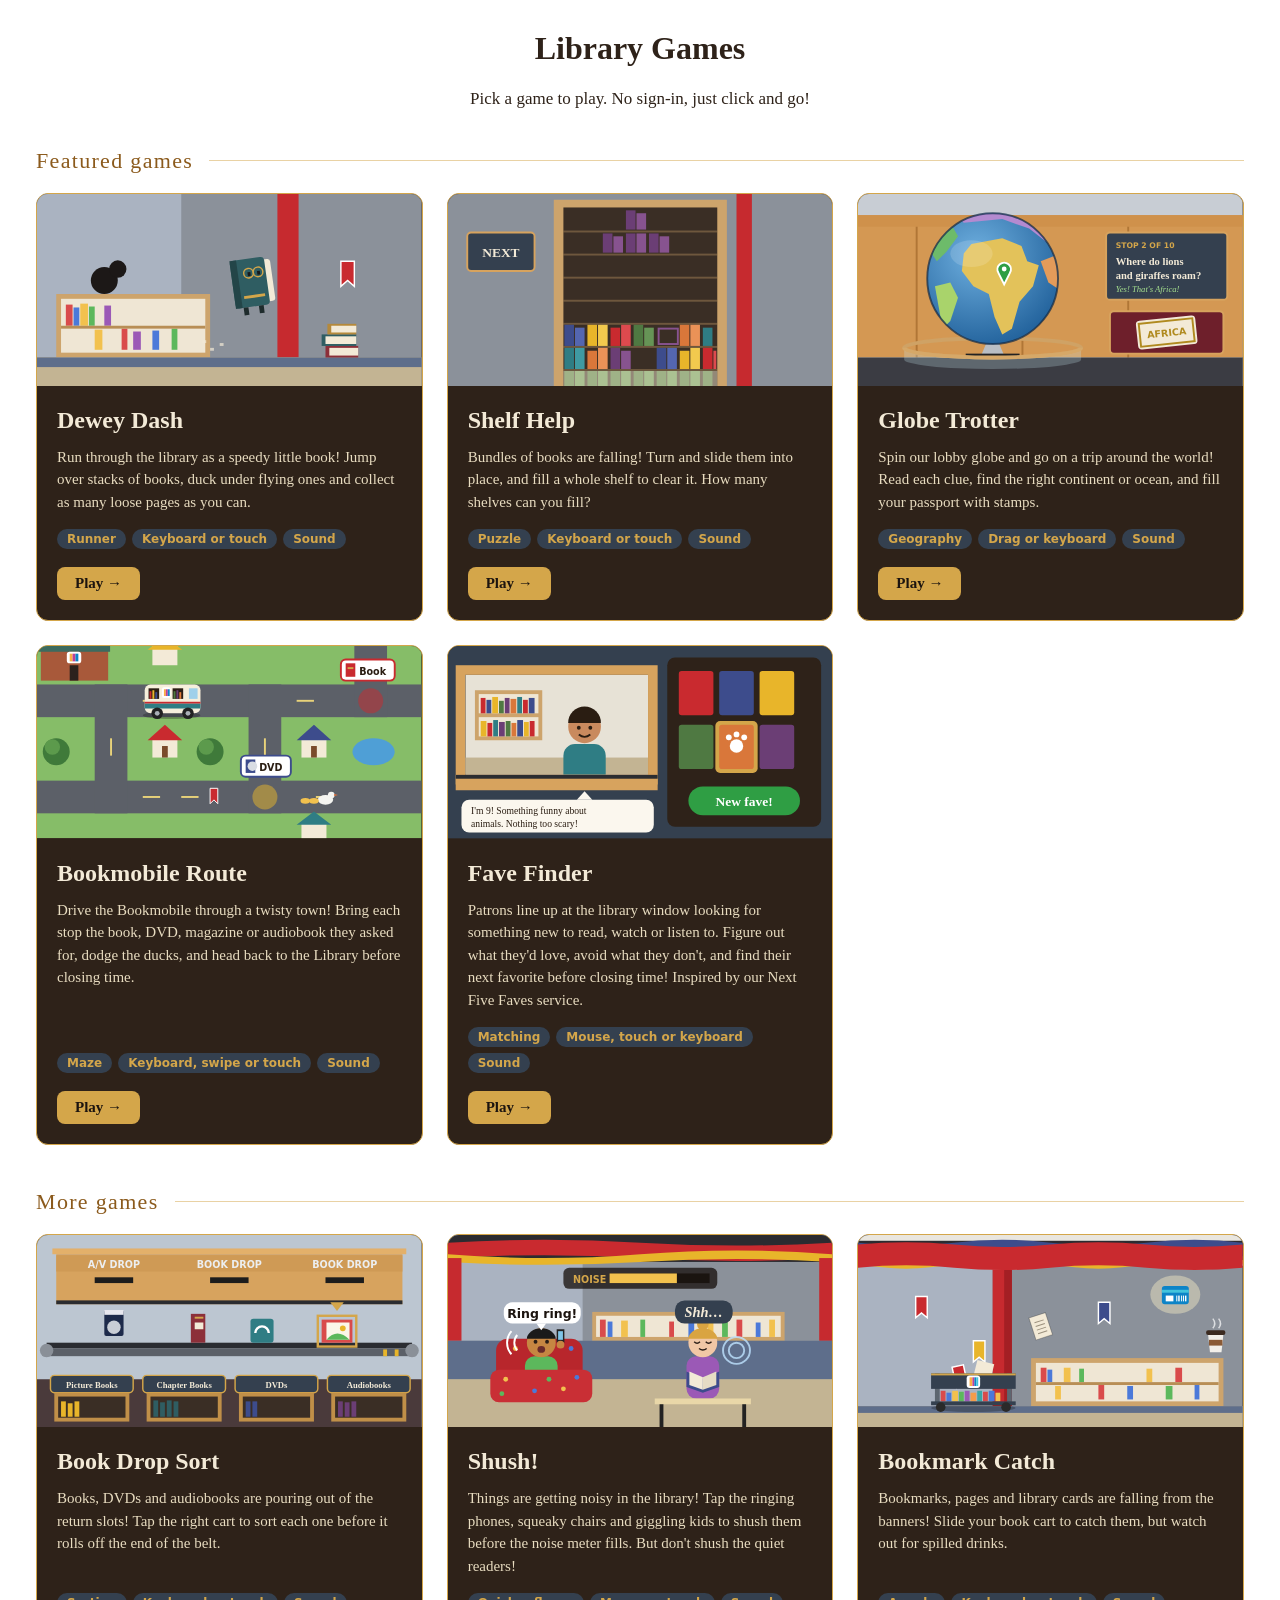
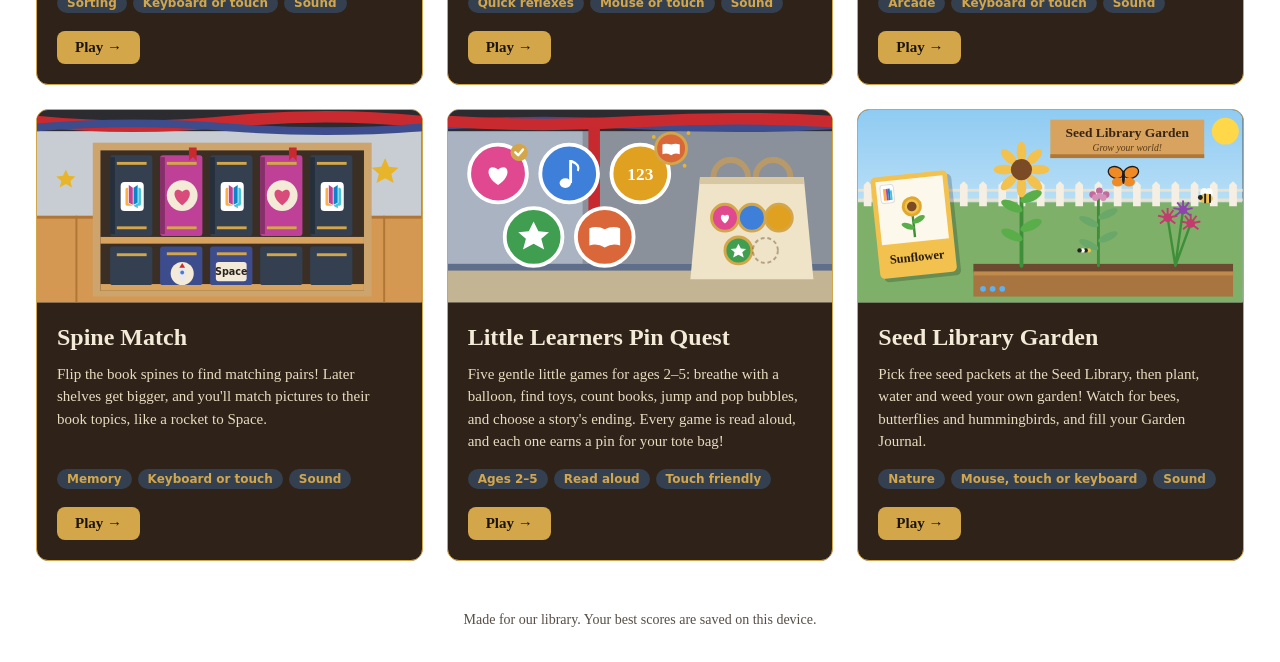
==== game.html @ ab0645f0 "update" ====
<!DOCTYPE html>
<html lang="en">
<head>
  <meta charset="UTF-8" />
  <meta name="viewport" content="width=device-width, initial-scale=1.0" />
  <title>Library Games</title>
  <script src="embed.js"></script>
  <link rel="stylesheet" href="game.css" />
</head>
<body>
  <!-- Every game plays on this page: game.html?g=catch loads catch.js.
       Each game's instructions (and touch controls, if it has them) live in a
       <template> below. The template's data- attributes give the page title
       and the canvas size. To add a game, add a template and a .js file. -->
  <canvas id="game" width="640" height="480"></canvas>

  <template id="game-bookmobile" data-title="Bookmobile Route" data-width="900" data-height="600">
    <div class="controls">
      <button class="up" data-dir="up" aria-label="Drive up">▲</button>
      <button class="left" data-dir="left" aria-label="Drive left">◀</button>
      <button class="down" data-dir="down" aria-label="Drive down">▼</button>
      <button class="right" data-dir="right" aria-label="Drive right">▶</button>
    </div>
    <div class="hint">
      <p><strong>Drive the Bookmobile through town, bring each stop what they asked for, then head back to the Library!</strong></p>
      <p>Arrow keys / WASD or swipe to steer · 1–4 pick an item · H honk · P pause · M mute</p>
      <p><button id="mute">Sound: on</button></p>
    </div>
  </template>

  <template id="game-books" data-title="Shelf Help" data-width="520" data-height="640">
    <div class="controls">
      <button data-action="left" aria-label="Move left">◀</button>
      <button data-action="right" aria-label="Move right">▶</button>
      <button data-action="cw" aria-label="Rotate">⟳</button>
      <button data-action="down" aria-label="Soft drop">▼</button>
      <button data-action="drop" aria-label="Hard drop">⤓</button>
      <button data-action="hold" aria-label="Hold" class="small">Hold</button>
    </div>
    <div class="hint">
      <p><strong>Fill a whole shelf with books to clear it!</strong></p>
      <p>← → move · ↑ / X rotate · Z rotate back · ↓ soft drop · Space hard drop · C hold · P pause · M mute</p>
      <p><button id="mute">Sound: on</button></p>
    </div>
  </template>

  <template id="game-catch" data-title="Bookmark Catch" data-width="640" data-height="480">
    <div class="hint">
      <p><strong>Catch bookmarks, pages and library cards in your book cart. Dodge the drinks!</strong></p>
      <p>← → or A / D to move · or slide your finger / mouse across the game · P pause · M mute</p>
      <p><button id="mute">Sound: on</button></p>
    </div>
  </template>

  <template id="game-faves" data-title="Fave Finder" data-width="960" data-height="640"
            data-label="Fave Finder: recommend books, movies and music to library patrons">
    <div class="hint">
      <p><strong>Patrons come to the window looking for something new. Read what they want, browse the shelves, and recommend ONE item that fits!</strong></p>
      <p>Tap a cover, then <strong>Recommend</strong> · Watch for things they <em>don't</em> want · Keyboard: arrows move, Enter chooses, R recommends, L looks up their favorite · P pause · M mute</p>
      <p><em>Inspired by the library's Next Five Faves service</em> &nbsp; <button id="mute">Sound: on</button></p>
    </div>
  </template>

  <template id="game-garden" data-title="Seed Library Garden" data-width="860" data-height="560"
            data-label="Seed Library Garden game">
    <div class="hint">
      <p><strong>Pick free seed packets at the Seed Library, then plant, water and weed your garden!</strong></p>
      <p>Tap a drawer to take a packet · Tap a garden spot to plant, pull weeds, water or harvest · N next day · J journal · Arrow keys + Enter also work · P pause · M mute</p>
      <p><button id="mute">Sound: on</button></p>
    </div>
  </template>

  <template id="game-globe" data-title="Globe Trotter" data-width="860" data-height="560">
    <div class="hint">
      <p><strong>Spin the lobby globe and find places all around the world!</strong></p>
      <p>Drag to spin · Tap the place that matches the clue · Keyboard: arrow keys spin, Enter picks the spot inside the ring · P pause · M mute</p>
      <p><button id="mute">Sound: on</button></p>
    </div>
  </template>

  <template id="game-match" data-title="Spine Match" data-width="520" data-height="640"
            data-label="Spine Match memory game">
    <div class="hint">
      <p><strong>Flip two book spines at a time to find the matching pairs!</strong></p>
      <p>Tap or click a book to flip it · Arrow keys + Enter also work · R restart level · P pause · M mute</p>
      <p><button id="mute">Sound: on</button></p>
    </div>
  </template>

  <template id="game-pinquest" data-title="Pin Quest" data-width="800" data-height="600"
            data-label="Pin Quest: five little learning games for ages 2 to 5">
    <div class="hint">
      <p><strong>For ages 2–5. Play together! Every game is read aloud, and there's no wrong way to play.</strong></p>
      <p>Finish a game to earn its pin for the tote bag · The speaker button repeats what was said · Grown-ups: hold "reset" for 2 seconds to clear pins · P pause · M mute</p>
      <p><button id="mute">Sound: on</button></p>
    </div>
  </template>

  <template id="game-deweydash" data-title="Dewey Dash" data-width="800" data-height="320">
    <!-- no instructions here: they're all on the game's How to play screen -->
  </template>

  <template id="game-shush" data-title="Shush!" data-width="800" data-height="450">
    <div class="hint">
      <p><strong>Keep the library calm! Tap noisy patrons to shush them before the noise meter fills.</strong></p>
      <p>Don't shush the quiet readers! · Click / tap a patron, or press 1–6 · P pause · M mute</p>
      <p><button id="mute">Sound: on</button></p>
    </div>
  </template>

  <template id="game-sort" data-title="Book Drop Sort" data-width="720" data-height="440">
    <div class="hint">
      <p><strong>Send each returned item to the cart where it belongs!</strong></p>
      <p>Sort the item with the gold arrow: tap its cart, or press 1 Picture Books · 2 Chapter Books · 3 DVDs · 4 Audiobooks</p>
      <p>Don't let items fall off the end of the belt · P pause · M mute</p>
      <p><button id="mute">Sound: on</button></p>
    </div>
  </template>

  <script src="common.js"></script>
  <script>
    // Set the page up for the game named in ?g=, then load that game's script.
    (function () {
      const RENAMED = { runner: "deweydash" }; // old links still work: ?g=runner is now ?g=deweydash
      let id = new URLSearchParams(location.search).get("g") || "";
      if (RENAMED[id]) {
        id = RENAMED[id];
        history.replaceState(null, "", "?g=" + id + location.hash); // show the new address
      }
      const tpl = /^[a-z]+$/.test(id) && document.getElementById("game-" + id);
      if (!tpl) {
        location.replace("index.html"); // missing or unknown game: back to the list
        return;
      }
      const canvas = document.getElementById("game");
      const d = tpl.dataset;
      document.title = d.title;
      document.body.dataset.game = id;
      document.body.style.setProperty("--w", d.width + "px");
      canvas.width = +d.width;
      canvas.height = +d.height;
      if (d.label) canvas.setAttribute("aria-label", d.label);
      document.body.appendChild(tpl.content.cloneNode(true));

      const script = document.createElement("script");
      script.src = id + ".js";
      document.body.appendChild(script);
    })();
  </script>
</body>
</html>
---- game.css ----
/* Styles for game.html, the page every game plays on.
   --w is each game's canvas width, set on <body> by game.html.
   (Bookmobile, Fave Finder, Garden and Globe also set the canvas max-width
   themselves, because they switch to a different layout on phones.) */

* { box-sizing: border-box; margin: 0; padding: 0; }
body {
  min-height: 100vh;
  display: flex;
  flex-direction: column;
  align-items: center;
  justify-content: center;
  gap: 12px;
  background: #1c140f;
  color: #e8dcc0;
  font-family: Georgia, serif;
  padding: 16px;
}
canvas {
  width: 100%;
  max-width: var(--w);
  /* A game that sets --ratio (width ÷ height) is also kept short enough to fit the screen. */
  max-width: min(var(--w), calc((100vh - 32px) * var(--ratio, 1000)));
  max-width: min(var(--w), calc((100dvh - 32px) * var(--ratio, 1000)));
  border-radius: 10px;
  box-shadow: 0 10px 40px rgba(0, 0, 0, 0.5);
  touch-action: none;
  cursor: pointer;
  /* taps and long presses shouldn't select the game, or pop up the copy / save image menu */
  user-select: none;
  -webkit-user-select: none;
  -webkit-touch-callout: none;
  -webkit-tap-highlight-color: transparent;
}
/* On touch screens, a long press anywhere on the page shouldn't start selecting text either
   (on iPhones it can spread from the instructions over the whole game). */
@media (hover: none) {
  body {
    user-select: none;
    -webkit-user-select: none;
    -webkit-touch-callout: none;
    -webkit-tap-highlight-color: transparent;
  }
}
.hint {
  width: 100%;
  max-width: var(--w);
  padding: 10px 16px;
  border-radius: 8px;
  background: #2e2219;
  border: 1px solid #d4a64a;
  text-align: center;
  line-height: 1.5;
  font-size: 14px;
}
.hint strong { color: #f3ead7; }
.hint em { color: #d4a64a; font-style: italic; }
button {
  font: bold 14px Georgia, serif;
  color: #f3ead7;
  background: #34404f;
  border: 1px solid #d4a64a;
  border-radius: 8px;
  padding: 6px 12px;
  cursor: pointer;
}

/* On-screen controls, shown on touch screens only */
.controls {
  display: none;
  touch-action: none;
  user-select: none;
  -webkit-user-select: none;
}
@media (hover: none) { .controls { display: grid; } }

/* ---------- Per-game tweaks ---------- */

/* Globe Trotter: you drag the globe to spin it */
[data-game="globe"] canvas { cursor: grab; }
[data-game="globe"] canvas:active { cursor: grabbing; }

/* Shelf Help: a row of six buttons */
[data-game="books"] .controls {
  width: 100%;
  max-width: var(--w);
  grid-template-columns: repeat(6, 1fr);
  gap: 8px;
}
[data-game="books"] .controls button { padding: 14px 0; font-size: 20px; }
[data-game="books"] .controls .small { font-size: 14px; }

/* Bookmobile Route: an arrow-key steering pad */
[data-game="bookmobile"] .controls {
  grid-template-columns: repeat(3, 64px);
  grid-template-rows: repeat(2, 56px);
  gap: 8px;
}
[data-game="bookmobile"] .controls button { font-size: 24px; padding: 0; }
[data-game="bookmobile"] .controls .up { grid-column: 2; grid-row: 1; }
[data-game="bookmobile"] .controls .left { grid-column: 1; grid-row: 2; }
[data-game="bookmobile"] .controls .down { grid-column: 2; grid-row: 2; }
[data-game="bookmobile"] .controls .right { grid-column: 3; grid-row: 2; }

/* Dewey Dash on a phone turned on its side: less padding, so the game can use the whole screen. */
@media (orientation: landscape) and (max-height: 500px) {
  [data-game="deweydash"] { padding: 8px; }
}
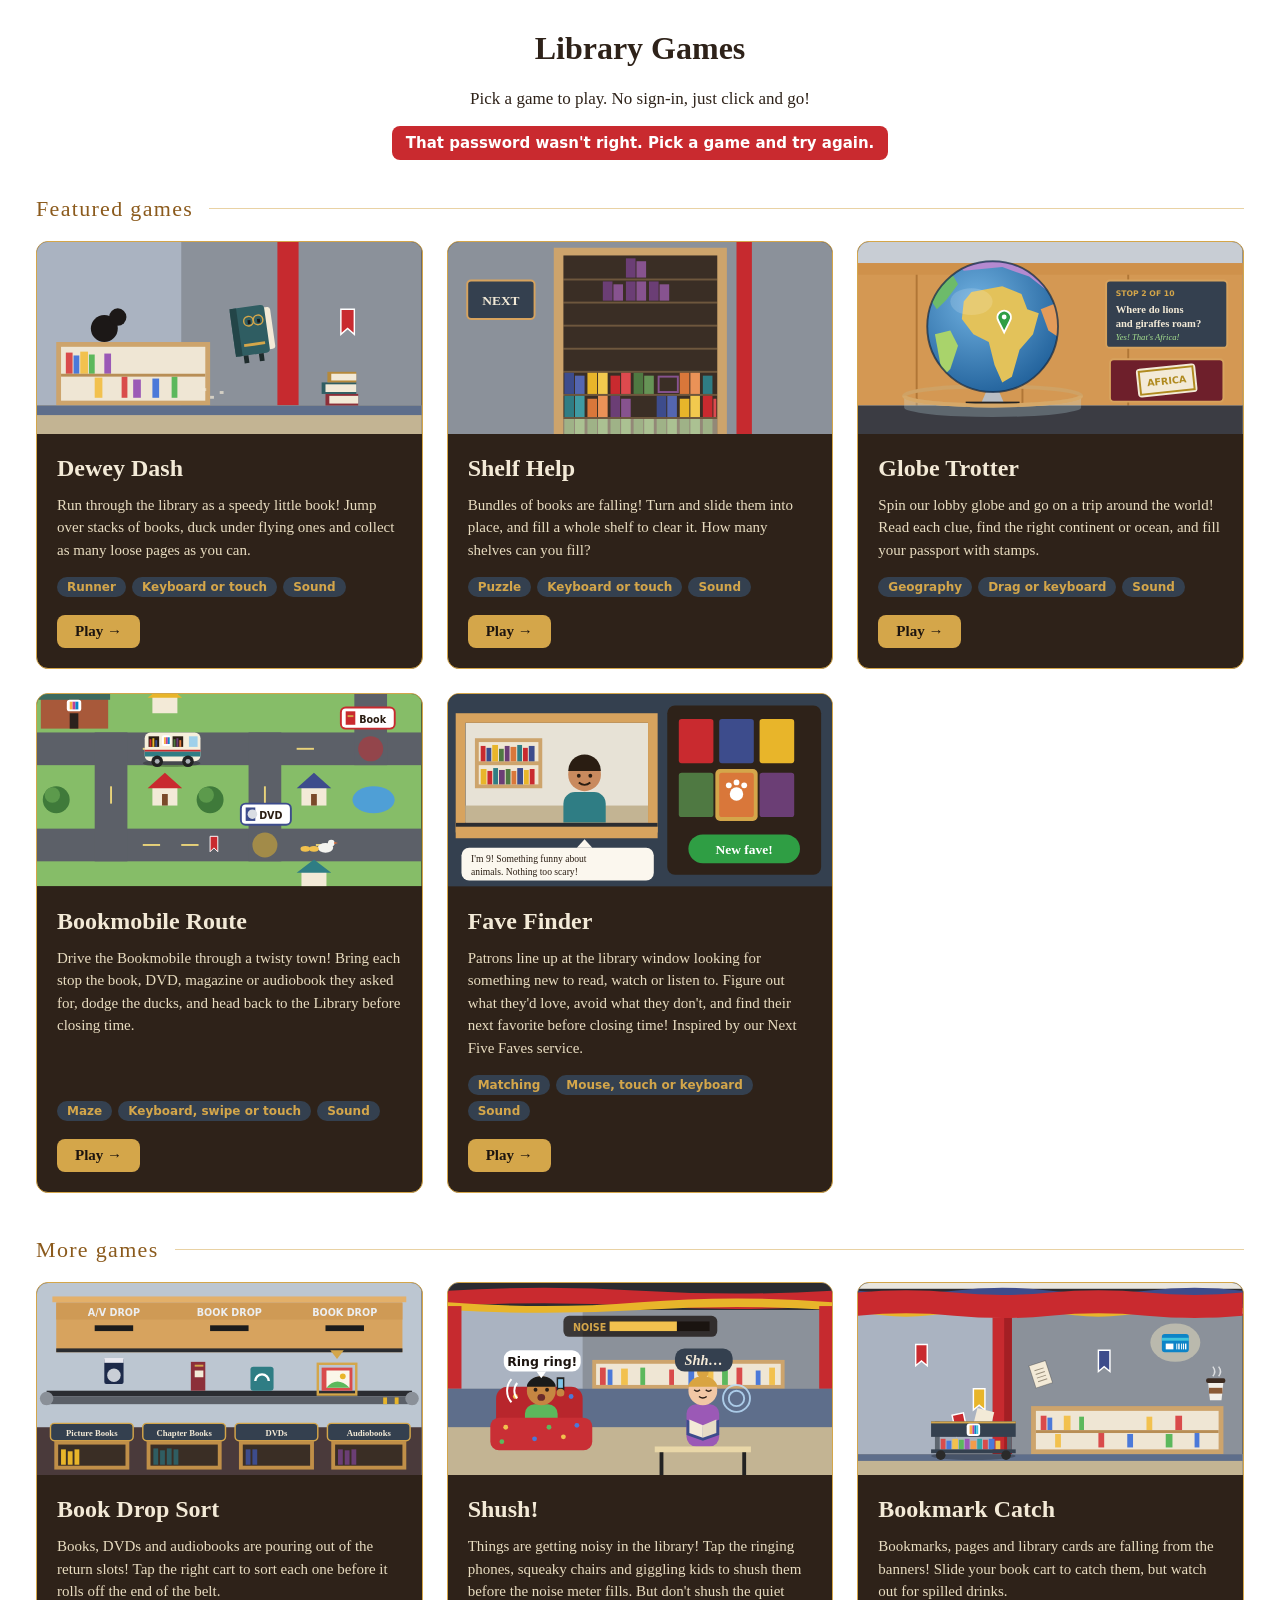
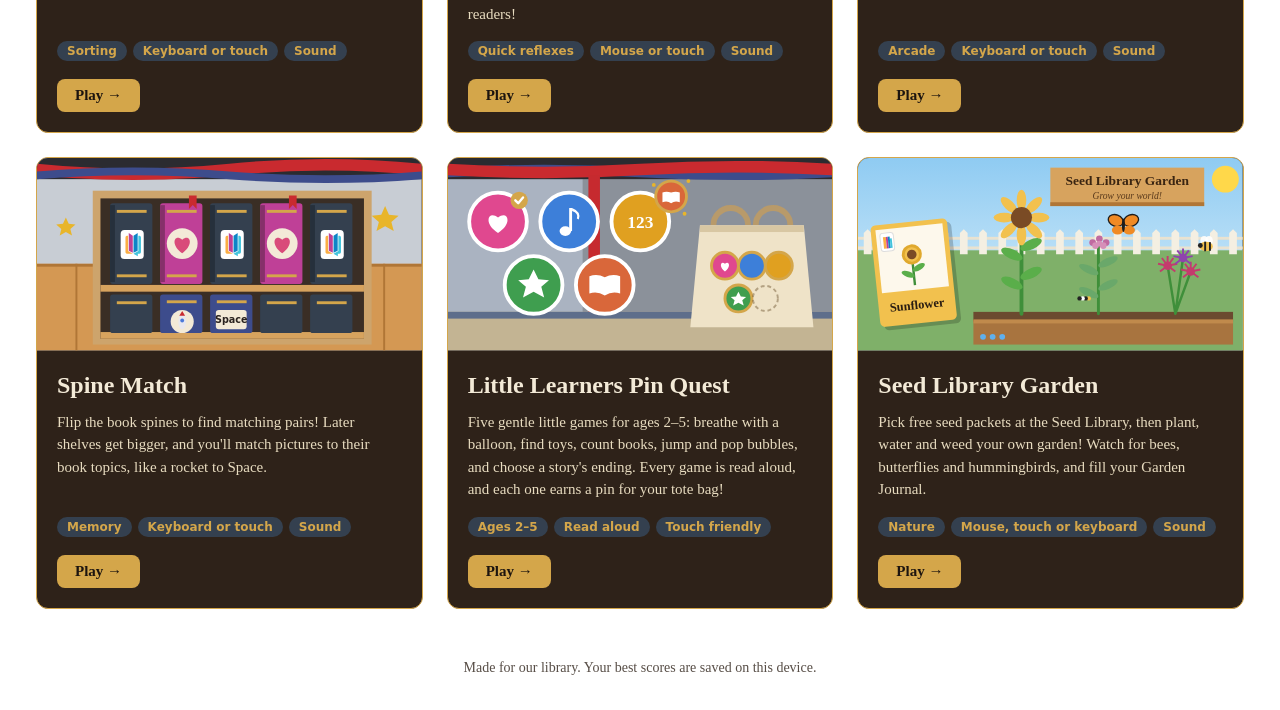
==== commit 8ff5580d: "goooooood" ====
--- a/game.html
+++ b/game.html
@@ -4,14 +4,14 @@
   <meta charset="UTF-8" />
   <meta name="viewport" content="width=device-width, initial-scale=1.0" />
   <title>Library Games</title>
-  <script src="embed.js"></script>
   <link rel="stylesheet" href="game.css" />
 </head>
 <body>
   <!-- Every game plays on this page: game.html?g=catch loads catch.js.
        Each game's instructions (and touch controls, if it has them) live in a
-       <template> below. The template's data- attributes give the page title
-       and the canvas size. To add a game, add a template and a .js file. -->
+       <template> below. The template's data- attributes give the page title,
+       the canvas size and any extra scripts the game needs (data-scripts).
+       To add a game, add a template and a .js file. -->
   <canvas id="game" width="640" height="480"></canvas>
 
   <template id="game-bookmobile" data-title="Bookmobile Route" data-width="900" data-height="600">
@@ -96,7 +96,7 @@
     </div>
   </template>
 
-  <template id="game-deweydash" data-title="Dewey Dash" data-width="800" data-height="320">
+  <template id="game-deweydash" data-title="Dewey Dash" data-width="800" data-height="320" data-scripts="deweydash-story.js">
     <!-- no instructions here: they're all on the game's How to play screen -->
   </template>
 
@@ -117,16 +117,27 @@
     </div>
   </template>
 
+  <script src="pass.js"></script>
+  <script src="testlink.js"></script>
   <script src="common.js"></script>
   <script>
     // Set the page up for the game named in ?g=, then load that game's script.
     (function () {
-      const RENAMED = { runner: "deweydash" }; // old links still work: ?g=runner is now ?g=deweydash
-      let id = new URLSearchParams(location.search).get("g") || "";
-      if (RENAMED[id]) {
-        id = RENAMED[id];
-        history.replaceState(null, "", "?g=" + id + location.hash); // show the new address
+      const params = new URLSearchParams(location.search);
+      if (params.has("t")) {
+        // a one-day test link (see testlink.js); test.html explains an expired one
+        if (!validTestToken(params.get("g"), params.get("t"))) {
+          location.replace("test.html" + location.search);
+          return;
+        }
+      } else if (params.get("pass") !== GAME_PASS) {
+        location.replace("index.html?error=pass"); // wrong or missing password
+        return;
+      } else {
+        // remember it for this tab, so index.html stops asking (cleared when the tab closes)
+        try { sessionStorage.setItem("gamePass", GAME_PASS); } catch {}
       }
+      const id = params.get("g") || "";
       const tpl = /^[a-z]+$/.test(id) && document.getElementById("game-" + id);
       if (!tpl) {
         location.replace("index.html"); // missing or unknown game: back to the list
@@ -142,9 +153,13 @@
       if (d.label) canvas.setAttribute("aria-label", d.label);
       document.body.appendChild(tpl.content.cloneNode(true));
 
-      const script = document.createElement("script");
-      script.src = id + ".js";
-      document.body.appendChild(script);
+      // the game's script, then any others it lists in data-scripts (in that order)
+      for (const src of [id + ".js", ...(d.scripts ? d.scripts.split(" ") : [])]) {
+        const script = document.createElement("script");
+        script.src = src;
+        script.async = false; // (run in the order added, not whichever loads first)
+        document.body.appendChild(script);
+      }
     })();
   </script>
 </body>
--- a/game.css
+++ b/game.css
@@ -5,7 +5,9 @@
 
 * { box-sizing: border-box; margin: 0; padding: 0; }
 body {
+  /* (dvh: the screen's visible height on phones, with the browser's toolbars showing) */
   min-height: 100vh;
+  min-height: 100dvh;
   display: flex;
   flex-direction: column;
   align-items: center;
@@ -15,13 +17,16 @@
   color: #e8dcc0;
   font-family: Georgia, serif;
   padding: 16px;
+  --reserve: 32px; /* the page's height that isn't the game: its padding, top and bottom */
+  /* no double-tap zoom on phones: quick taps around the game shouldn't zoom or scroll the page */
+  touch-action: manipulation;
 }
 canvas {
   width: 100%;
   max-width: var(--w);
   /* A game that sets --ratio (width ÷ height) is also kept short enough to fit the screen. */
-  max-width: min(var(--w), calc((100vh - 32px) * var(--ratio, 1000)));
-  max-width: min(var(--w), calc((100dvh - 32px) * var(--ratio, 1000)));
+  max-width: min(var(--w), calc((100vh - var(--reserve)) * var(--ratio, 1000)));
+  max-width: min(var(--w), calc((100dvh - var(--reserve)) * var(--ratio, 1000)));
   border-radius: 10px;
   box-shadow: 0 10px 40px rgba(0, 0, 0, 0.5);
   touch-action: none;
@@ -102,7 +107,52 @@
 [data-game="bookmobile"] .controls .down { grid-column: 2; grid-row: 2; }
 [data-game="bookmobile"] .controls .right { grid-column: 3; grid-row: 2; }
 
+/* Dewey Dash on a phone held upright, on its own page: the game takes over the whole screen like
+   an app, and the page never scrolls. (deweydash.js adds .fullscreen and sizes the canvas to
+   fill the screen exactly.) */
+html.fullscreen,
+html.fullscreen body {
+  height: 100%;
+  overflow: hidden;
+  overscroll-behavior: none;
+}
+html.fullscreen body {
+  min-height: 0;
+  padding: 0;
+  gap: 0;
+  background: #1a1512; /* the game's ceiling colour, in case of a sliver at the edges */
+}
+html.fullscreen canvas {
+  max-width: none;
+  border-radius: 0;
+  box-shadow: none;
+}
+html.fullscreen .hint,
+html.fullscreen .controls { display: none; }
+
+/* Dewey Dash on a desktop: the game grows to fill the window, up to twice its size (it's drawn
+   at double resolution, so it stays sharp), while still fitting the window's height. */
+[data-game="deweydash"] canvas {
+  max-width: min(1600px, calc((100vh - var(--reserve)) * var(--ratio)));
+  max-width: min(1600px, calc((100dvh - var(--reserve)) * var(--ratio)));
+}
+
 /* Dewey Dash on a phone turned on its side: less padding, so the game can use the whole screen. */
 @media (orientation: landscape) and (max-height: 500px) {
-  [data-game="deweydash"] { padding: 8px; }
+  [data-game="deweydash"] {
+    padding: 8px;
+    --reserve: 16px;
+  }
 }
+
+/* Dewey Dash on a touch screen: it always fits on the screen, with nothing below it, so the page
+   never scrolls (taps and swipes are all for the game). */
+@media (hover: none) {
+  html:has(> body[data-game="deweydash"]),
+  body[data-game="deweydash"] {
+    height: 100%;
+    overflow: hidden;
+    overscroll-behavior: none;
+  }
+  body[data-game="deweydash"] { min-height: 0; }
+}
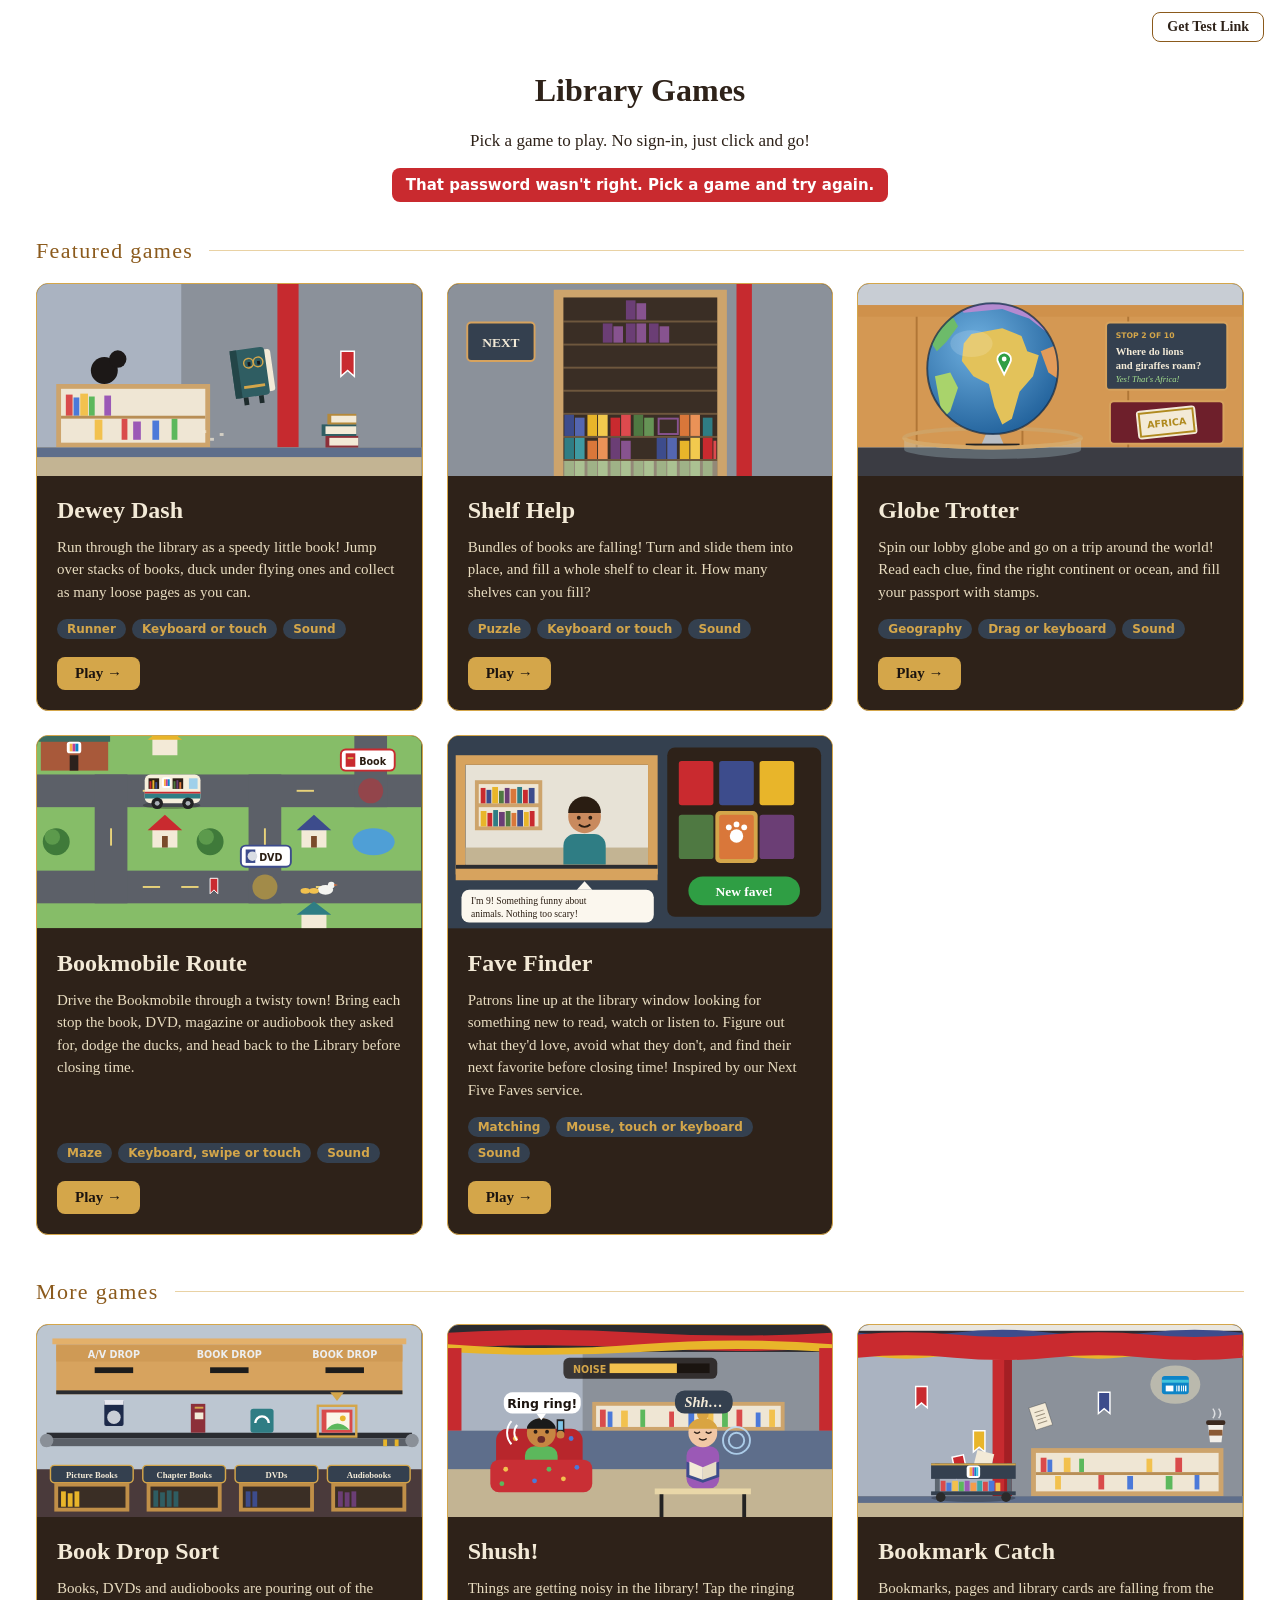
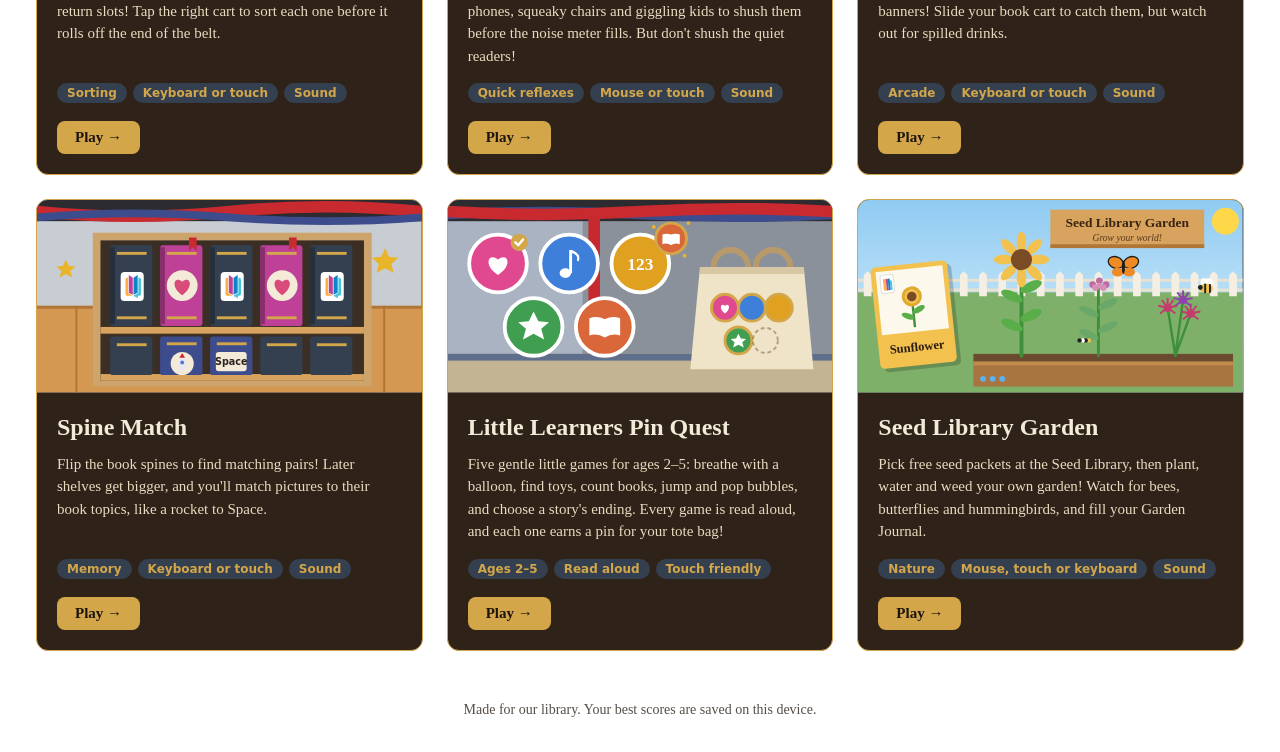
==== commit a6f005a7: "making test mode" ====
--- a/game.html
+++ b/game.html
@@ -130,6 +130,7 @@
           location.replace("test.html" + location.search);
           return;
         }
+        window.TEST_MODE = true; // games can check this (Dewey Dash locks Story Mode)
       } else if (params.get("pass") !== GAME_PASS) {
         location.replace("index.html?error=pass"); // wrong or missing password
         return;
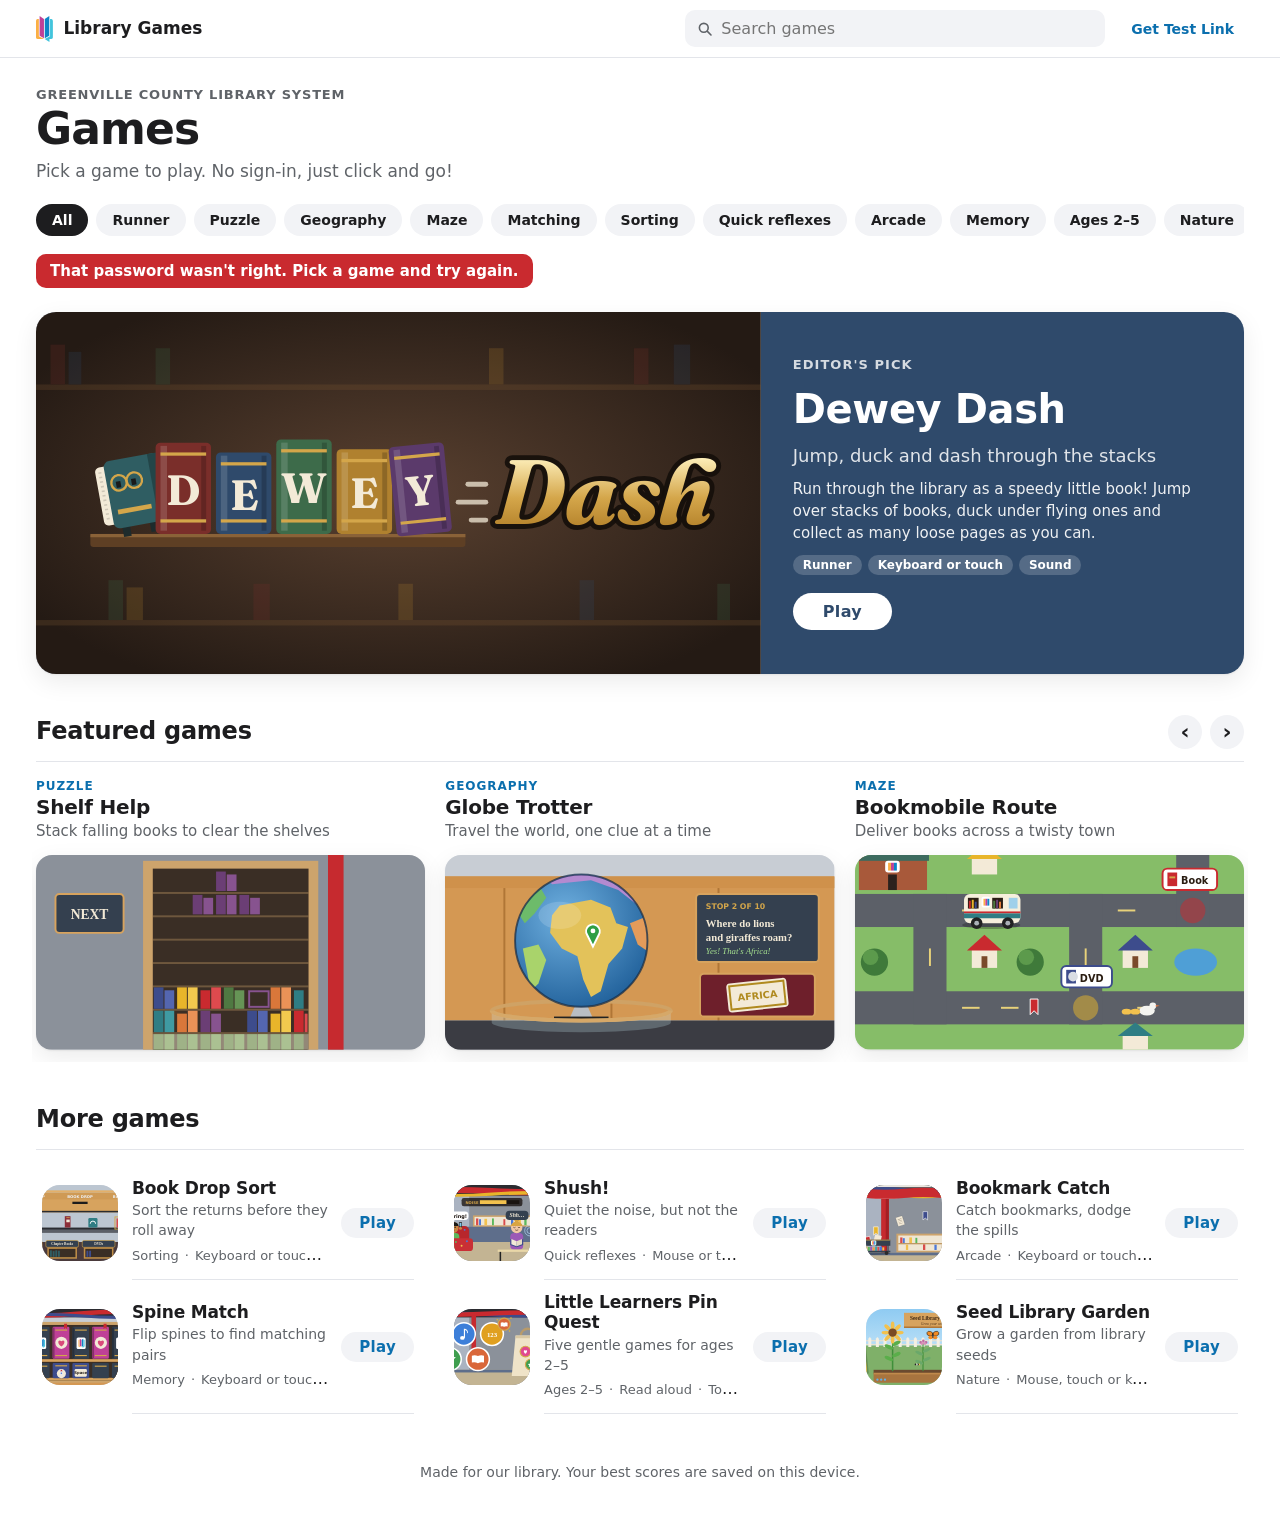
==== commit f1662447: "changes" ====
--- a/game.html
+++ b/game.html
@@ -96,7 +96,8 @@
     </div>
   </template>
 
-  <template id="game-deweydash" data-title="Dewey Dash" data-width="800" data-height="320" data-scripts="deweydash-story.js">
+  <template id="game-deweydash" data-title="Dewey Dash" data-width="800" data-height="320" data-scripts="deweydash-story.js deweydash-ink.js"
+            data-font="Fraunces:ital,opsz,wght@0,9..144,400;0,9..144,700;1,9..144,400;1,9..144,700">
     <!-- no instructions here: they're all on the game's How to play screen -->
   </template>
 
@@ -154,6 +155,22 @@
       if (d.label) canvas.setAttribute("aria-label", d.label);
       document.body.appendChild(tpl.content.cloneNode(true));
 
+      // a game's own web font, if it has one (data-font: a Google Fonts css2 family spec)
+      if (d.font) {
+        const css = document.createElement("link");
+        css.rel = "stylesheet";
+        css.href = "https://fonts.googleapis.com/css2?family=" + d.font + "&display=swap";
+        // a canvas doesn't fetch a web font by itself: once the stylesheet is in, ask for each
+        // style (the game draws in its fallback until they arrive)
+        css.onload = () => {
+          if (!document.fonts || !document.fonts.load) return;
+          const family = d.font.split(":")[0].replace(/\+/g, " ");
+          for (const style of ["16px", "bold 16px", "italic 16px", "bold italic 16px"])
+            document.fonts.load(style + ' "' + family + '"').catch(() => {});
+        };
+        document.head.appendChild(css);
+      }
+
       // the game's script, then any others it lists in data-scripts (in that order)
       for (const src of [id + ".js", ...(d.scripts ? d.scripts.split(" ") : [])]) {
         const script = document.createElement("script");
